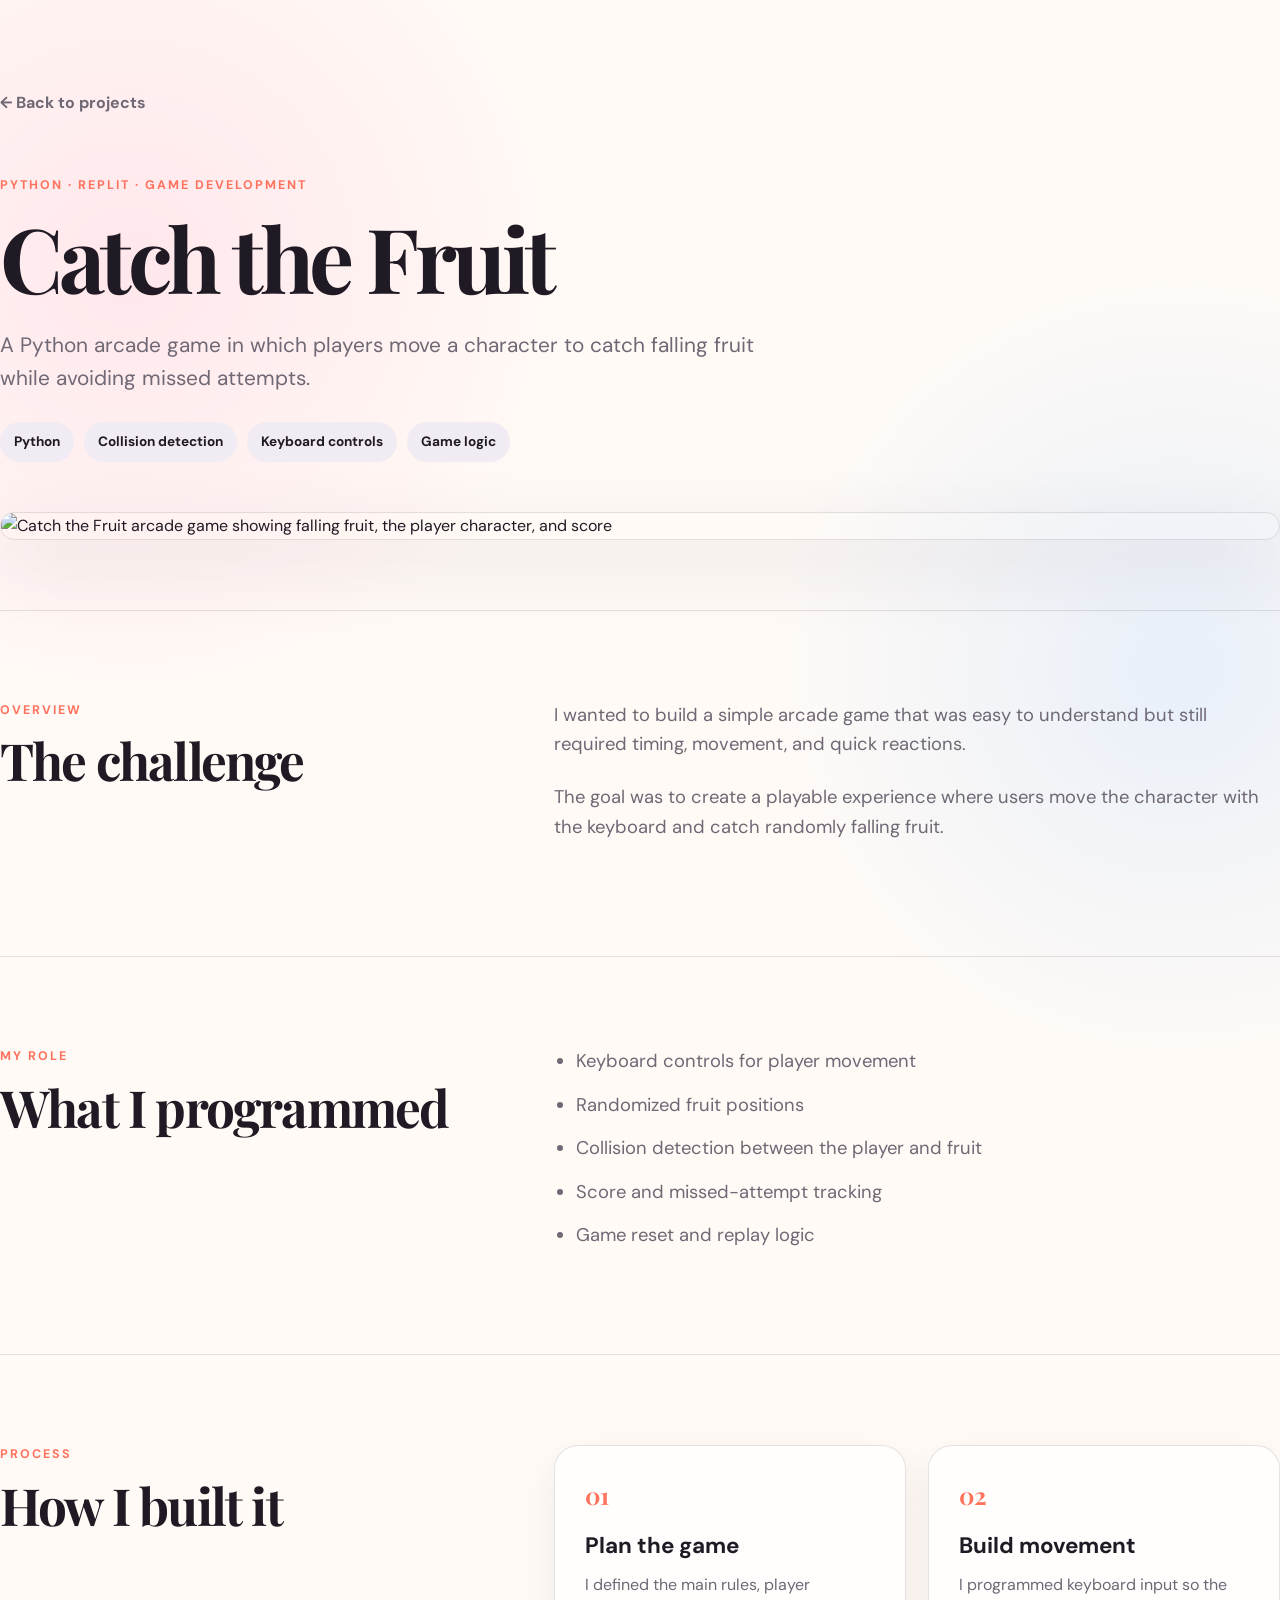
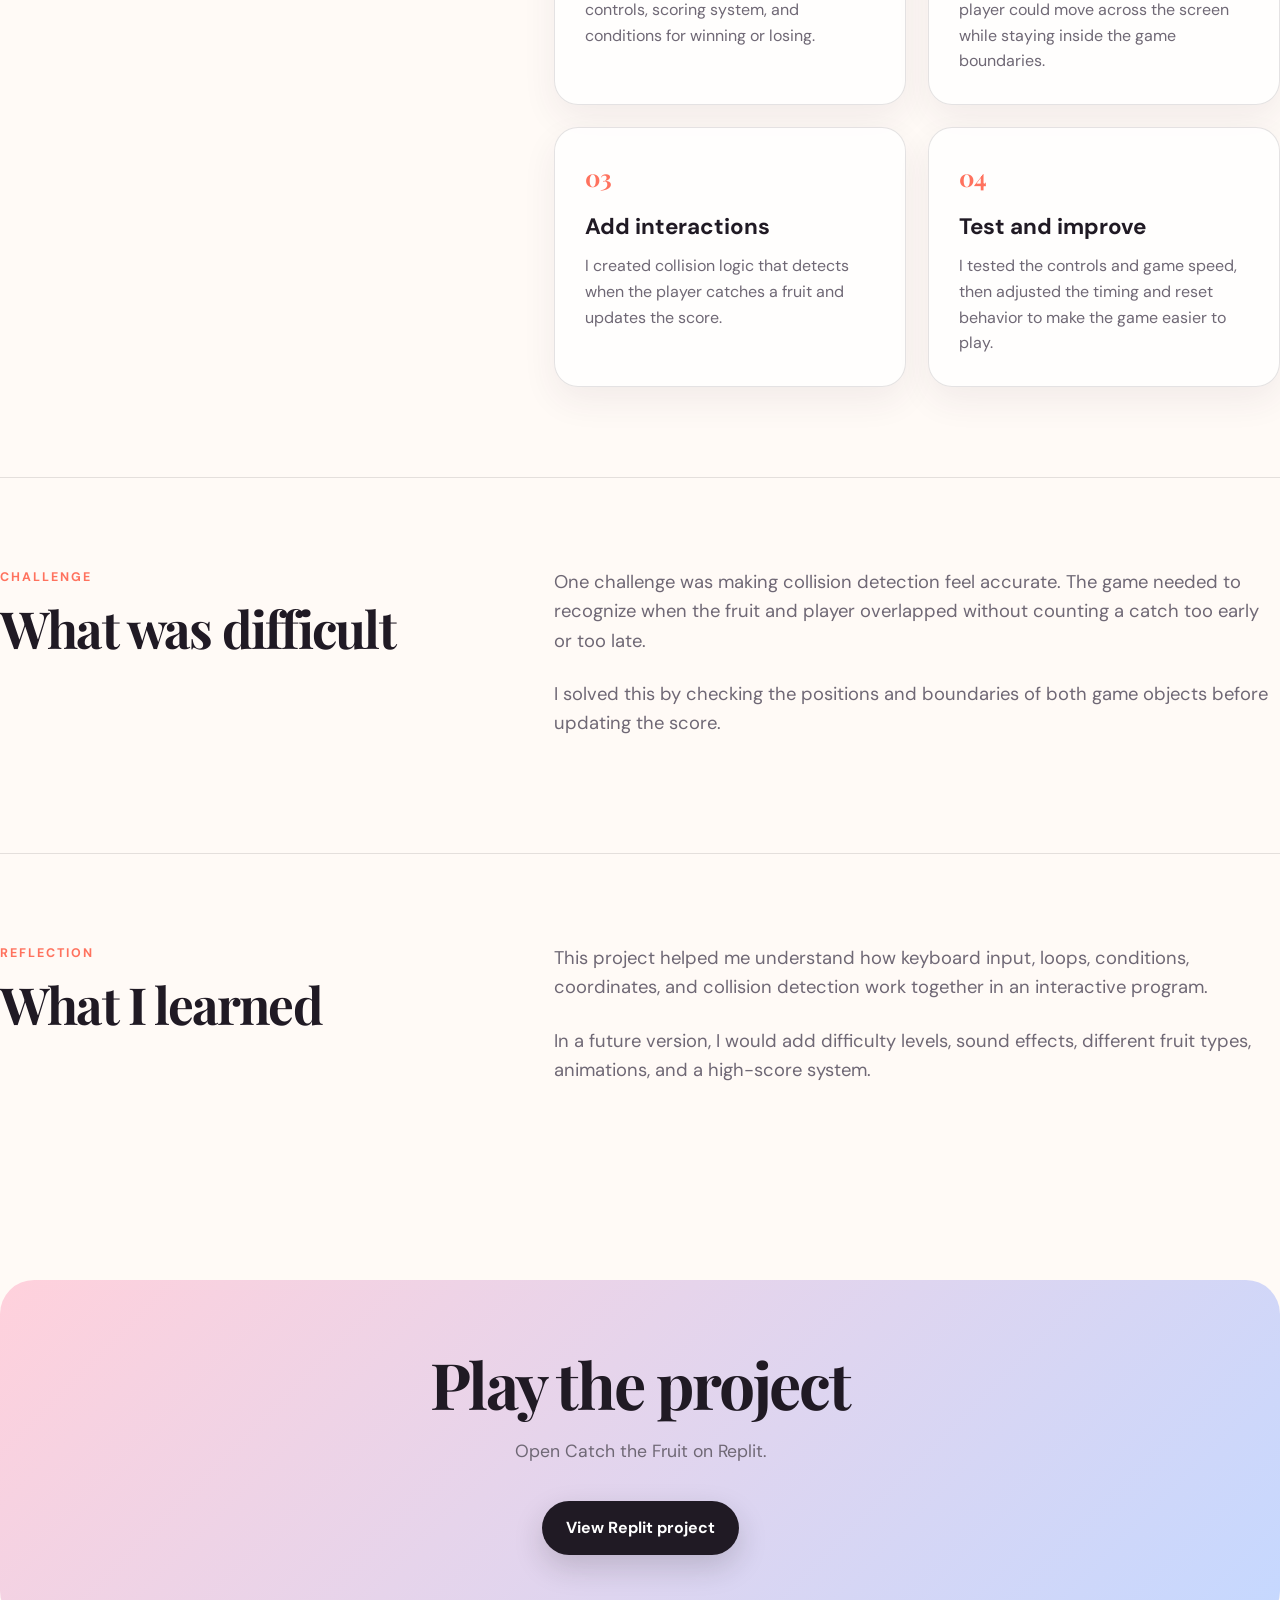
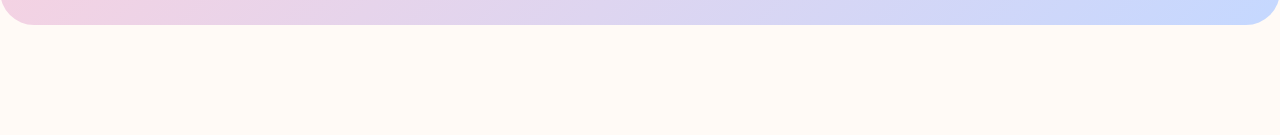
==== catch-the-fruit-case-study.html @ 2b57c178 "Add files via upload" ====
<!DOCTYPE html>
<html lang="en">
<head>
  <meta charset="UTF-8" />
  <meta name="viewport" content="width=device-width, initial-scale=1.0" />

  <title>Catch the Fruit Case Study | Ruishan Liu</title>

  <link rel="preconnect" href="https://fonts.googleapis.com" />
  <link rel="preconnect" href="https://fonts.gstatic.com" crossorigin />

  <link
    href="https://fonts.googleapis.com/css2?family=DM+Sans:wght@400;500;600;700&family=Playfair+Display:wght@600;700&display=swap"
    rel="stylesheet"
  />

  <link rel="stylesheet" href="styles.css" />
</head>

<body class="case-study-page">
<section class="case-study-hero">
  <a class="back-link" href="index.html#work">← Back to projects</a>

  <p class="eyebrow">Python · Replit · Game Development</p>
  <h1>Catch the Fruit</h1>

  <p class="case-study-intro">
    A Python arcade game in which players move a character to catch
    falling fruit while avoiding missed attempts.
  </p>

  <div class="case-study-tags">
    <span>Python</span>
    <span>Collision detection</span>
    <span>Keyboard controls</span>
    <span>Game logic</span>
  </div>

  <img
    class="case-study-cover"
    src="assets/replit-catch-the-fruit.png"
    alt="Catch the Fruit arcade game showing falling fruit, the player character, and score"
  />
</section>
<section class="case-study-section">
  <div>
    <p class="eyebrow">Overview</p>
    <h2>The challenge</h2>
  </div>

  <div class="case-study-text">
    <p>
      I wanted to build a simple arcade game that was easy to understand
      but still required timing, movement, and quick reactions.
    </p>

    <p>
      The goal was to create a playable experience where users move the
      character with the keyboard and catch randomly falling fruit.
    </p>
  </div>
</section>
<section class="case-study-section">
  <div>
    <p class="eyebrow">My role</p>
    <h2>What I programmed</h2>
  </div>

  <div class="case-study-text">
    <ul class="case-study-list">
      <li>Keyboard controls for player movement</li>
      <li>Randomized fruit positions</li>
      <li>Collision detection between the player and fruit</li>
      <li>Score and missed-attempt tracking</li>
      <li>Game reset and replay logic</li>
    </ul>
  </div>
</section>
<section class="case-study-section">
  <div>
    <p class="eyebrow">Process</p>
    <h2>How I built it</h2>
  </div>

  <div class="process-grid">
    <article>
      <span>01</span>
      <h3>Plan the game</h3>
      <p>
        I defined the main rules, player controls, scoring system,
        and conditions for winning or losing.
      </p>
    </article>

    <article>
      <span>02</span>
      <h3>Build movement</h3>
      <p>
        I programmed keyboard input so the player could move across
        the screen while staying inside the game boundaries.
      </p>
    </article>

    <article>
      <span>03</span>
      <h3>Add interactions</h3>
      <p>
        I created collision logic that detects when the player catches
        a fruit and updates the score.
      </p>
    </article>

    <article>
      <span>04</span>
      <h3>Test and improve</h3>
      <p>
        I tested the controls and game speed, then adjusted the timing
        and reset behavior to make the game easier to play.
      </p>
    </article>
  </div>
</section>
<section class="case-study-section">
  <div>
    <p class="eyebrow">Challenge</p>
    <h2>What was difficult</h2>
  </div>

  <div class="case-study-text">
    <p>
      One challenge was making collision detection feel accurate.
      The game needed to recognize when the fruit and player overlapped
      without counting a catch too early or too late.
    </p>

    <p>
      I solved this by checking the positions and boundaries of both
      game objects before updating the score.
    </p>
  </div>
</section>
<section class="case-study-section">
  <div>
    <p class="eyebrow">Reflection</p>
    <h2>What I learned</h2>
  </div>

  <div class="case-study-text">
    <p>
      This project helped me understand how keyboard input, loops,
      conditions, coordinates, and collision detection work together
      in an interactive program.
    </p>

    <p>
      In a future version, I would add difficulty levels, sound effects,
      different fruit types, animations, and a high-score system.
    </p>
  </div>
</section>
<section class="case-study-cta">
  <h2>Play the project</h2>

  <p>Open Catch the Fruit on Replit.</p>

  <a
    class="button primary"
    href="https://replit.com/@ruishanliu36/Game-Jam-Ruishan-L"
    target="_blank"
    rel="noopener"
  >
    View Replit project
  </a>
</section>
</body>
</html>
---- styles.css ----
/* ---------- Base ---------- */
:root {
  --ink: #201a24;
  --muted: #6f6875;
  --cream: #fffaf6;
  --paper: #ffffff;
  --pink: #ff7ca8;
  --coral: #ff725e;
  --lavender: #b5a3ff;
  --blue: #87c9ea;
  --line: rgba(32, 26, 36, 0.12);
  --shadow: 0 24px 70px rgba(68, 45, 74, 0.12);
  --radius: 28px;
}

* {
  box-sizing: border-box;
}

html {
  scroll-behavior: smooth;
}

body {
  margin: 0;
  background:
    radial-gradient(circle at 8% 10%, rgba(255, 190, 214, 0.35), transparent 24rem),
    radial-gradient(circle at 92% 18%, rgba(183, 220, 255, 0.4), transparent 26rem),
    var(--cream);
  color: var(--ink);
  font-family: "DM Sans", sans-serif;
  line-height: 1.6;
}

a {
  color: inherit;
  text-decoration: none;
}

img {
  max-width: 100%;
  display: block;
}

.section {
  width: min(1160px, calc(100% - 40px));
  margin: 0 auto;
  padding: 110px 0;
}

.eyebrow {
  margin: 0 0 14px;
  color: var(--coral);
  font-size: 0.78rem;
  font-weight: 700;
  letter-spacing: 0.16em;
  text-transform: uppercase;
}

h1, h2, h3, p {
  margin-top: 0;
}

h1, h2 {
  font-family: "Playfair Display", serif;
  line-height: 1.05;
}

h1 {
  max-width: 760px;
  margin-bottom: 26px;
  font-size: clamp(3.4rem, 7vw, 6.9rem);
  letter-spacing: -0.05em;
}

h1 em {
  color: var(--coral);
  font-style: italic;
}

h2 {
  margin-bottom: 20px;
  font-size: clamp(2.7rem, 5vw, 5rem);
  letter-spacing: -0.035em;
}

h3 {
  margin-bottom: 12px;
  font-size: 2rem;
  line-height: 1.2;
}

.button {
  display: inline-flex;
  justify-content: center;
  align-items: center;
  min-height: 54px;
  padding: 0 24px;
  border-radius: 999px;
  font-weight: 700;
  transition: transform 180ms ease, box-shadow 180ms ease;
}

.button:hover {
  transform: translateY(-3px);
}

.button.primary {
  background: var(--ink);
  color: #fff;
  box-shadow: 0 12px 30px rgba(32, 26, 36, 0.18);
}

.text-link {
  display: inline-flex;
  gap: 8px;
  align-items: center;
  font-weight: 700;
  border-bottom: 1px solid currentColor;
}

.text-link span {
  transition: transform 180ms ease;
}

.text-link:hover span {
  transform: translate(3px, -3px);
}

/* ---------- Header ---------- */
.site-header {
  position: sticky;
  z-index: 50;
  top: 0;
  display: flex;
  width: 100%;
  min-height: 78px;
  padding: 0 max(24px, calc((100vw - 1160px) / 2));
  justify-content: space-between;
  align-items: center;
  border-bottom: 1px solid rgba(32, 26, 36, 0.08);
  background: rgba(255, 250, 246, 0.82);
  backdrop-filter: blur(18px);
}

.logo {
  font-family: "Playfair Display", serif;
  font-size: 1.7rem;
  font-weight: 700;
}

.logo span {
  color: var(--coral);
}

.nav-links {
  display: flex;
  gap: 30px;
  align-items: center;
}

.nav-links a {
  font-weight: 600;
}

.nav-links > a:not(.nav-button) {
  position: relative;
}

.nav-links > a:not(.nav-button)::after {
  position: absolute;
  right: 0;
  bottom: -5px;
  left: 0;
  height: 2px;
  background: var(--coral);
  content: "";
  transform: scaleX(0);
  transform-origin: right;
  transition: transform 180ms ease;
}

.nav-links > a:not(.nav-button):hover::after {
  transform: scaleX(1);
  transform-origin: left;
}

.nav-button {
  padding: 10px 17px;
  border: 1px solid var(--ink);
  border-radius: 999px;
}

.menu-toggle {
  display: none;
  padding: 8px;
  border: 0;
  background: transparent;
}

.menu-toggle span {
  display: block;
  width: 26px;
  height: 2px;
  margin: 5px 0;
  background: var(--ink);
}

/* ---------- Hero ---------- */
.hero {
  display: grid;
  min-height: calc(100vh - 78px);
  grid-template-columns: 1.12fr 0.88fr;
  gap: 70px;
  align-items: center;
}

.hero-text {
  max-width: 650px;
  color: var(--muted);
  font-size: 1.2rem;
}

.hero-actions {
  display: flex;
  margin-top: 34px;
  gap: 24px;
  align-items: center;
}

.hero-art {
  position: relative;
  min-height: 580px;
}

.portrait-card {
  position: absolute;
  z-index: 2;
  top: 58px;
  right: 20px;
  width: min(370px, 85%);
  padding: 16px;
  border: 1px solid rgba(255,255,255,.7);
  border-radius: 32px;
  background: rgba(255,255,255,.68);
  box-shadow: var(--shadow);
  transform: rotate(3deg);
  backdrop-filter: blur(14px);
}

.portrait-placeholder {
  display: grid;
  min-height: 430px;
  padding: 30px;
  place-items: center;
  border-radius: 22px;
  background:
    url("portrait.jpeg") center / cover no-repeat;
}

.portrait-card p {
  margin: 14px 6px 4px;
  font-family: "Playfair Display", serif;
  font-size: 1.25rem;
}

.orb {
  position: absolute;
  border-radius: 50%;
  filter: blur(2px);
}

.orb-one {
  top: 0;
  left: 0;
  width: 290px;
  height: 290px;
  background: rgba(255, 183, 212, 0.75);
}

.orb-two {
  right: -30px;
  bottom: 10px;
  width: 240px;
  height: 240px;
  background: rgba(154, 213, 244, 0.7);
}

.floating-tag {
  position: absolute;
  z-index: 4;
  padding: 12px 18px;
  border: 1px solid rgba(32, 26, 36, 0.1);
  border-radius: 999px;
  background: #fff;
  box-shadow: 0 12px 30px rgba(68, 45, 74, 0.12);
  font-weight: 700;
}

.tag-one {
  top: 95px;
  left: 5px;
  transform: rotate(-7deg);
}

.tag-two {
  right: 4px;
  bottom: 80px;
  transform: rotate(5deg);
}

/* ---------- About ---------- */
.section-heading {
  max-width: 830px;
  margin-bottom: 54px;
}

.section-heading > p:last-child {
  max-width: 650px;
  color: var(--muted);
  font-size: 1.08rem;
}

.about-grid {
  display: grid;
  grid-template-columns: 1.2fr 0.8fr;
  gap: 48px;
  align-items: start;
}

.about-story {
  font-family: "Playfair Display", serif;
  font-size: clamp(1.5rem, 2.7vw, 2.35rem);
  line-height: 1.45;
}

.facts-card {
  overflow: hidden;
  border: 1px solid var(--line);
  border-radius: var(--radius);
  background: rgba(255,255,255,.72);
  box-shadow: var(--shadow);
}

.facts-card div {
  display: grid;
  padding: 26px;
  grid-template-columns: 65px 1fr;
  border-bottom: 1px solid var(--line);
  align-items: center;
}

.facts-card div:last-child {
  border-bottom: 0;
}

.facts-card strong {
  color: var(--coral);
  font-family: "Playfair Display", serif;
  font-size: 1.7rem;
}

/* ---------- Projects ---------- */
.project-grid {
  display: grid;
  grid-template-columns: repeat(2, minmax(0, 1fr));
  gap: 28px;
}

.project-card {
  overflow: hidden;
  border: 1px solid var(--line);
  border-radius: var(--radius);
  background: rgba(255,255,255,.82);
  box-shadow: 0 18px 50px rgba(68,45,74,.08);
}

.project-featured {
  display: grid;
  grid-column: 1 / -1;
  grid-template-columns: 1.15fr .85fr;
}

.project-image {
  position: relative;
  overflow: hidden;
  min-height: 360px;
}

.project-featured .project-image {
  min-height: 520px;
}

.project-content {
  padding: 34px;
}

.project-featured .project-content {
  display: flex;
  padding: 48px;
  flex-direction: column;
  justify-content: center;
}

.project-content > p:not(.project-number) {
  color: var(--muted);
}

.project-number {
  color: var(--coral);
  font-size: .78rem;
  font-weight: 700;
  letter-spacing: .13em;
}

.project-meta {
  display: flex;
  margin: 24px 0;
  gap: 8px;
  flex-wrap: wrap;
}

.project-meta span {
  padding: 7px 11px;
  border-radius: 999px;
  background: #f3eef5;
  font-size: .78rem;
  font-weight: 600;
}

.mockup.warm {
  background: url("figma-cozycats.png") center / cover no-repeat;
  background-color: #f4eeee;
}
.phone {
  position: absolute;
  width: 170px;
  height: 340px;
  border: 8px solid #28202b;
  border-radius: 26px;
  background:
    linear-gradient(#fff 0 18%, transparent 18%),
    linear-gradient(135deg, #fff4eb 50%, #ffe4bf 50%);
  box-shadow: 0 25px 40px rgba(68,45,74,.24);
}

.phone::before {
  position: absolute;
  top: 28%;
  right: 18px;
  left: 18px;
  height: 90px;
  border-radius: 14px;
  background: rgba(255,255,255,.8);
  content: "";
}

.phone-one {
  top: 115px;
  left: 45px;
  transform: rotate(-11deg);
}

.phone-two {
  z-index: 2;
  top: 70px;
  left: 35%;
  transform: rotate(2deg);
}

.phone-three {
  top: 120px;
  right: 45px;
  transform: rotate(10deg);
}

.game-preview {
  background: url("replit-catch-the-fruit.png") center / 82% auto no-repeat !important;
  background-color: #f8f3f6;
}

.pixel-character {
  position: absolute;
  top: 44%;
  left: 45%;
  color: #fff;
  font-size: 4.5rem;
  text-shadow: 0 0 30px #fff;
}

.fruit {
  position: absolute;
  font-size: 2.3rem;
}

.fruit-one {
  top: 18%;
  left: 20%;
}

.fruit-two {
  right: 20%;
  bottom: 20%;
}

.score {
  position: absolute;
  top: 22px;
  left: 24px;
  color: #fff;
  font-weight: 700;
  letter-spacing: .12em;
}

.scratch-preview {
  display: grid;
  padding: 28px;
  place-items: center;
  background: url("scratch-catch-the-ball.png") center / cover no-repeat;
}

.scratch-window {
  display: grid;
  overflow: hidden;
  width: 92%;
  min-height: 260px;
  grid-template-columns: 22% 44% 34%;
  border-radius: 14px;
  background: #fff;
  box-shadow: 0 20px 40px rgba(68,45,74,.18);
}

.scratch-sidebar {
  background: linear-gradient(#6ba8ff,#bfe8ff);
}

.scratch-code {
  padding: 25px 16px;
}

.scratch-code i {
  display: block;
  width: 80%;
  height: 20px;
  margin-bottom: 10px;
  border-radius: 7px;
  background: #ffbb49;
}

.scratch-code i:nth-child(even) {
  width: 60%;
  margin-left: 18%;
  background: #ad6df5;
}

.scratch-stage {
  display: grid;
  background: #dff4de;
  font-size: 4rem;
  place-items: center;
}

/* ---------- Art ---------- */
.art-grid {
  display: grid;
  grid-template-columns: repeat(12, 1fr);
  gap: 22px;
}

.art-tile {
  grid-column: span 4;
  margin: 0;
}

.art-tile.tall {
  grid-row: span 2;
}

.art-tile.wide {
  grid-column: span 8;
}

.art-placeholder.art-1{
  display: grid;
  min-height: 330px;
  padding: 25px;
  place-items: center;
  border-radius: 24px;
  background:
    linear-gradient(rgba(255,255,255,.15), rgba(255,255,255,.15)),
    url("art-1.jpg") center/contain no-repeat,
    linear-gradient(135deg, #f4c3d4, #c8bbff);
  color: rgba(32,26,36,.6);
  font-weight: 700;
  text-align: center;
}

.art-tile.tall .art-placeholder {
  min-height: 680px;
}

.art-placeholder.art-2 {
  background:
    url("art-2.jpg") center/contain no-repeat,
    linear-gradient(135deg, #ffd4df, #fff1e6);
}

.art-placeholder.art-3 {
  background:
    url("art-3.jpg") center/contain no-repeat,
    linear-gradient(135deg, #c9eaf4, #e4f6ff);
}

.art-placeholder.art-4 {
  background:
    url("art-4.jpg") center/contain no-repeat,
    linear-gradient(135deg, #d9ccff, #ffd0e5);
}

.art-placeholder.art-5{
  background:
    url("art-5.jpg") center/contain no-repeat,
    linear-gradient(135deg,#f4c3d4,#c8bbff);
}

.art-placeholder.art-6{
  background:
    url("art-6.jpg") center/contain no-repeat,
    linear-gradient(135deg,#ffd4df,#fff1e6);
}

.art-placeholder.art-7{
  background:
    url("art-7.jpg") center/contain no-repeat,
    linear-gradient(135deg,#c9eaf4,#e4f6ff);
}

.art-placeholder.art-8{
  background:
    url("art-8.jpg") center/contain no-repeat,
    linear-gradient(135deg,#d9ccff,#ffd0e5);
}

figcaption {
  padding: 12px 5px 0;
  color: var(--muted);
  font-size: .9rem;
}

/* ---------- Contact + Footer ---------- */
.contact-panel {
  padding: clamp(40px, 8vw, 90px);
  border-radius: 40px;
  background:
    radial-gradient(circle at 15% 20%, rgba(255,255,255,.45), transparent 16rem),
    linear-gradient(135deg, #ffc0d4, #a9cfff 58%, #c6b5ff);
  box-shadow: var(--shadow);
  text-align: center;
}

.contact-panel p:not(.eyebrow) {
  max-width: 620px;
  margin-right: auto;
  margin-left: auto;
  color: rgba(32,26,36,.75);
  font-size: 1.15rem;
}

.contact-panel .button {
  margin-top: 20px;
}

.contact-links {
  display: flex;
  margin-top: 28px;
  gap: 24px;
  justify-content: center;
  font-weight: 700;
}

footer {
  display: flex;
  width: min(1160px, calc(100% - 40px));
  margin: 0 auto;
  padding: 28px 0 42px;
  justify-content: space-between;
  border-top: 1px solid var(--line);
  color: var(--muted);
  font-size: .9rem;
}

/* ---------- Animation ---------- */
.reveal {
  opacity: 0;
  transform: translateY(24px);
  transition: opacity 700ms ease, transform 700ms ease;
}

.reveal.visible {
  opacity: 1;
  transform: translateY(0);
}

/* ---------- Responsive ---------- */
@media (max-width: 920px) {
  .menu-toggle {
    display: block;
    cursor: pointer;
  }

  .nav-links {
    position: absolute;
    top: 78px;
    right: 18px;
    left: 18px;
    display: none;
    padding: 24px;
    border: 1px solid var(--line);
    border-radius: 22px;
    background: rgba(255,250,246,.97);
    box-shadow: var(--shadow);
    flex-direction: column;
  }

  .nav-links.open {
    display: flex;
  }

  .hero {
    padding-top: 70px;
    grid-template-columns: 1fr;
  }

  .hero-art {
    min-height: 520px;
  }

  .about-grid,
  .project-featured {
    grid-template-columns: 1fr;
  }

  .project-featured .project-image {
    min-height: 430px;
  }

  .art-tile,
  .art-tile.wide {
    grid-column: span 6;
  }
}

@media (max-width: 640px) {
  .section {
    width: min(100% - 28px, 1160px);
    padding: 82px 0;
  }

  h1 {
    font-size: clamp(3.1rem, 15vw, 4.8rem);
  }

  h2 {
    font-size: clamp(2.5rem, 12vw, 4rem);
  }

  .hero-actions,
  .contact-links {
    align-items: flex-start;
    flex-direction: column;
  }

  .hero-art {
    min-height: 440px;
  }

  .portrait-card {
    right: 0;
    width: 90%;
  }

  .portrait-placeholder {
    min-height: 330px;
  }

  .tag-two {
    bottom: 10px;
  }

  .project-grid {
    grid-template-columns: 1fr;
  }

  .project-featured {
    grid-column: auto;
  }

  .project-image,
  .project-featured .project-image {
    min-height: 350px;
  }

  .phone {
    width: 120px;
    height: 250px;
  }

  .phone-one {
    left: 20px;
  }

  .phone-three {
    right: 20px;
  }

  .project-content,
  .project-featured .project-content {
    padding: 28px;
  }

  .art-tile,
  .art-tile.wide {
    grid-column: 1 / -1;
  }

  .art-tile.tall .art-placeholder {
    min-height: 470px;
  }

  footer {
    gap: 12px;
    flex-direction: column;
  }
}

/* Hide obsolete decorative mockups */
.mockup.warm .phone,
.mockup.warm .phone-one,
.mockup.warm .phone-two,
.mockup.warm .phone-three {
  display: none !important;
}
.game-preview .score,
.game-preview .pixel-character,
.game-preview .fruit {
  display: none !important;
}
.scratch-preview .scratch-window {
  display: none !important;
}
.scratch-preview {
  background:
    url("scratch-catch-the-ball.png") center / cover no-repeat !important;
  background-color: #f8f3f6;
}
/* ---------- CozyCats case study ---------- */

.case-study-page {
  background:
    radial-gradient(circle at 10% 8%, rgba(255, 196, 215, 0.35), transparent 28rem),
    radial-gradient(circle at 92% 20%, rgba(190, 220, 255, 0.35), transparent 26rem),
    var(--cream);
}

.case-study-main {
  width: min(1080px, calc(100% - 40px));
  margin: 0 auto;
}

.case-study-hero {
  padding: 90px 0 70px;
}

.case-study-hero h1 {
  max-width: 900px;
  margin-bottom: 24px;
}

.back-link {
  display: inline-block;
  margin-bottom: 60px;
  color: var(--muted);
  font-weight: 700;
}

.back-link:hover {
  color: var(--coral);
}

.case-study-intro {
  max-width: 760px;
  color: var(--muted);
  font-size: 1.3rem;
}

.case-study-tags {
  display: flex;
  margin: 28px 0 50px;
  gap: 10px;
  flex-wrap: wrap;
}

.case-study-tags span {
  padding: 9px 14px;
  border-radius: 999px;
  background: #f1ebf3;
  font-size: 0.85rem;
  font-weight: 700;
}

.case-study-cover {
  width: 100%;
  border: 1px solid var(--line);
  border-radius: 32px;
  box-shadow: var(--shadow);
}

.case-study-section {
  display: grid;
  padding: 90px 0;
  grid-template-columns: 0.8fr 1.2fr;
  gap: 70px;
  border-top: 1px solid var(--line);
}

.case-study-section h2 {
  font-size: clamp(2.5rem, 4vw, 4rem);
}

.case-study-text {
  color: var(--muted);
  font-size: 1.15rem;
}

.case-study-text p {
  margin-bottom: 24px;
}

.case-study-list {
  margin: 0;
  padding-left: 22px;
}

.case-study-list li {
  margin-bottom: 14px;
}

.process-grid {
  display: grid;
  grid-template-columns: repeat(2, minmax(0, 1fr));
  gap: 22px;
}

.process-grid article {
  padding: 30px;
  border: 1px solid var(--line);
  border-radius: 24px;
  background: rgba(255, 255, 255, 0.78);
  box-shadow: 0 14px 35px rgba(68, 45, 74, 0.07);
}

.process-grid article span {
  color: var(--coral);
  font-family: "Playfair Display", serif;
  font-size: 1.5rem;
  font-weight: 700;
}

.process-grid article h3 {
  margin-top: 18px;
  font-size: 1.4rem;
}

.process-grid article p {
  margin-bottom: 0;
  color: var(--muted);
}

.case-study-cta {
  margin: 80px 0 110px;
  padding: 70px 30px;
  border-radius: 34px;
  background: linear-gradient(135deg, #ffd1dc, #c5d8ff);
  text-align: center;
}

.case-study-cta p {
  color: var(--muted);
  font-size: 1.1rem;
}

.case-study-cta .button {
  margin-top: 18px;
}

@media (max-width: 760px) {
  .case-study-section {
    grid-template-columns: 1fr;
    gap: 25px;
  }

  .process-grid {
    grid-template-columns: 1fr;
  }

  .case-study-hero {
    padding-top: 60px;
  }

  .back-link {
    margin-bottom: 40px;
  }
}
.art-tile {
  overflow: hidden;
  border-radius: 24px;
  background: white;
}

.art-placeholder {
  min-height: 330px;
  border-radius: 24px 24px 0 0;
}

.art-tile figcaption {
  padding: 18px 20px 22px;
  background: white;
  color: var(--ink);
}

.art-tile figcaption h3 {
  margin: 0 0 6px;
  font-size: 1.1rem;
}

.art-tile figcaption p {
  margin: 0;
  color: var(--muted);
  font-size: 0.92rem;
  line-height: 1.5;
}
.art-placeholder.art-1 {
  background:
    url("art-1.jpg") center / contain no-repeat;
  background-color: #f3d8ee;
}

.art-placeholder.art-2 {
  background:
    url("art-2.jpg") center / contain no-repeat;
  background-color: #ffe2e5;
}

.art-placeholder.art-3 {
  background:
    url("art-3.jpg") center / contain no-repeat;
  background-color: #d9f3fb;
}

.art-placeholder.art-4 {
  background:
    url("art-4.jpg") center / contain no-repeat;
  background-color: #e6d8ff;
}
.art-grid {
  display: grid;
  grid-template-columns: repeat(2, minmax(0, 1fr));
  gap: 28px;
  align-items: start;
}

.art-tile,
.art-tile.tall,
.art-tile.wide {
  grid-column: auto;
  grid-row: auto;
  margin: 0;
}

.art-placeholder,
.art-tile.tall .art-placeholder {
  min-height: 500px;
}

.art-tile figcaption {
  padding: 18px 4px 30px;
}

.art-tile figcaption h3 {
  margin: 0 0 8px;
  font-size: 1.5rem;
}

.art-tile figcaption p {
  margin: 0;
  color: var(--muted);
  font-size: 1rem;
}
/* Final artwork gallery layout */

.art-grid {
  display: grid !important;
  grid-template-columns: repeat(2, minmax(0, 1fr)) !important;
  gap: 28px !important;
  align-items: start !important;
}

.art-grid .art-tile,
.art-grid .art-tile.tall,
.art-grid .art-tile.wide {
  grid-column: auto !important;
  grid-row: auto !important;
  margin: 0 !important;
  overflow: hidden;
  border-radius: 24px;
  background: white;
}

.art-grid .art-placeholder,
.art-grid .art-tile.tall .art-placeholder {
  display: block !important;
  width: 100% !important;
  min-height: 500px !important;
  padding: 0 !important;
  border-radius: 24px 24px 0 0 !important;
  background-repeat: no-repeat !important;
  background-position: center !important;
  background-size: contain !important;
}

.art-grid .art-1 {
  background-image: url("art-1.jpg") !important;
  background-color: #f3d8ee !important;
}

.art-grid .art-2 {
  background-image: url("art-2.jpg") !important;
  background-color: #ffe2e5 !important;
}

.art-grid .art-3 {
  background-image: url("art-3.jpg") !important;
  background-color: #d9f3fb !important;
}

.art-grid .art-4 {
  background-image: url("art-4.jpg") !important;
  background-color: #e6d8ff !important;
}

.art-grid figcaption {
  display: block !important;
  padding: 20px 22px 26px !important;
  background: white !important;
}

.art-grid figcaption h3 {
  margin: 0 0 8px !important;
  font-size: 1.4rem !important;
}

.art-grid figcaption p {
  margin: 0 !important;
  color: var(--muted) !important;
  font-size: 1rem !important;
}

@media (max-width: 700px) {
  .art-grid {
    grid-template-columns: 1fr !important;
  }

  .art-grid .art-placeholder {
    min-height: 420px !important;
  }
  .art-grid .art-5 {
  background-image: url("art-5.jpg") !important;
  background-color: #f3d8ee !important;
}
.art-grid .art-6 {
  background-image: url("art-6.jpg") !important;
  background-color: #d9f3fb !important;
}

.art-grid .art-7 {
  background-image: url("art-7.jpg") !important;
  background-color: #e6d8ff !important;
}
.art-grid .art-8 {
  background-image: url("art-8.jpg") !important;
  background-color: #f3d8ee !important;
}
}
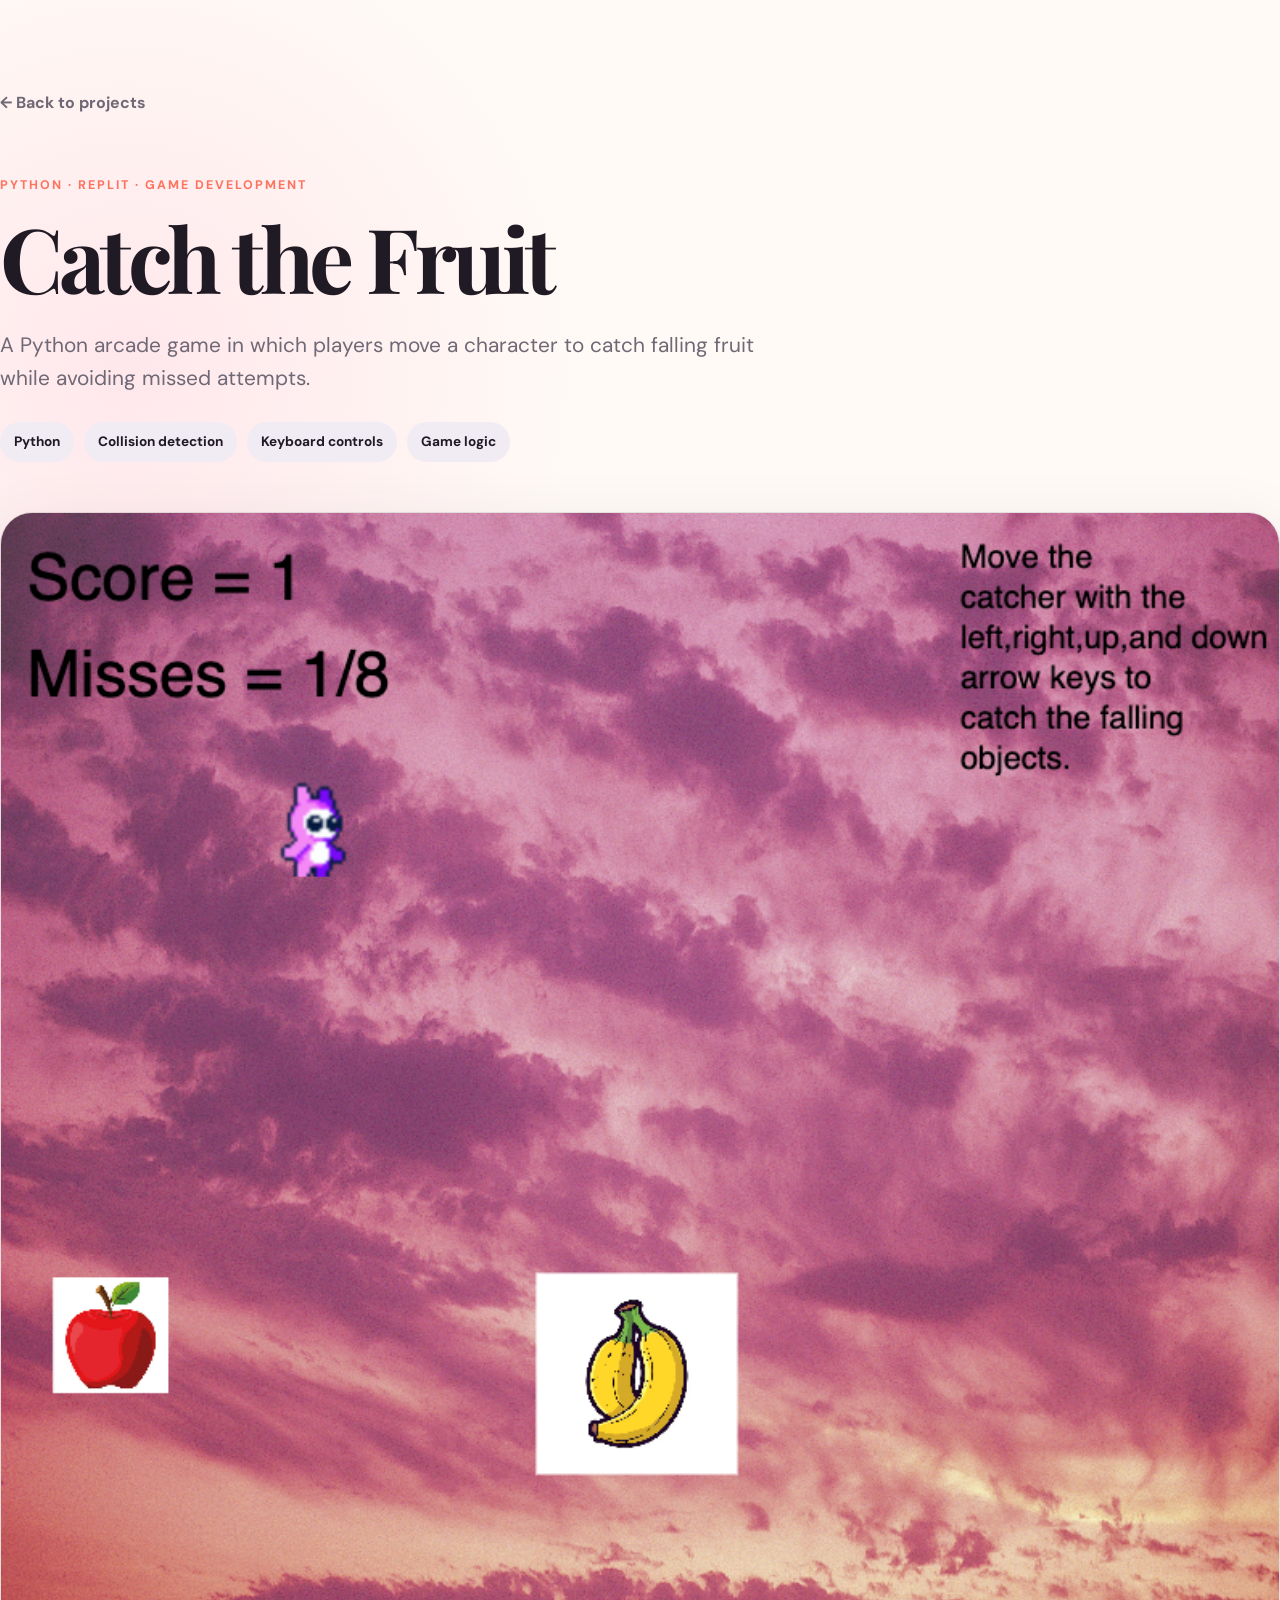
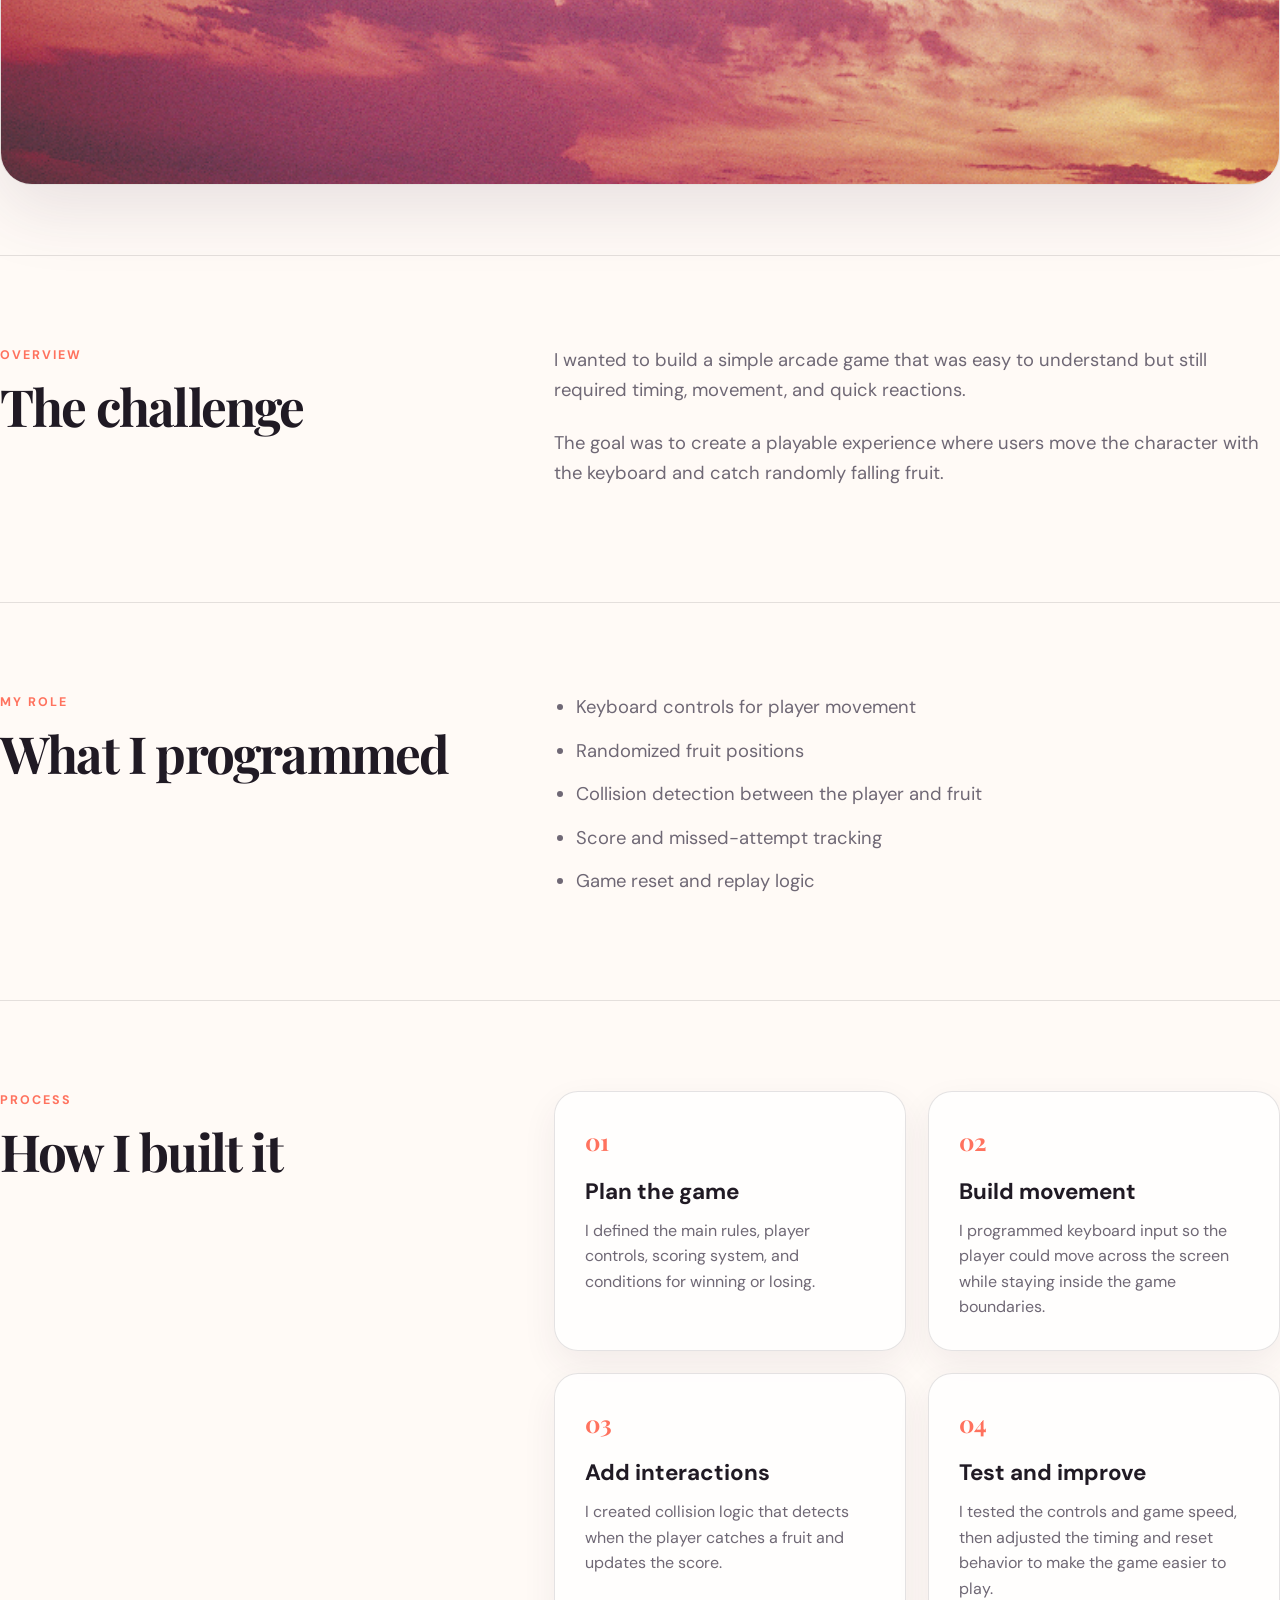
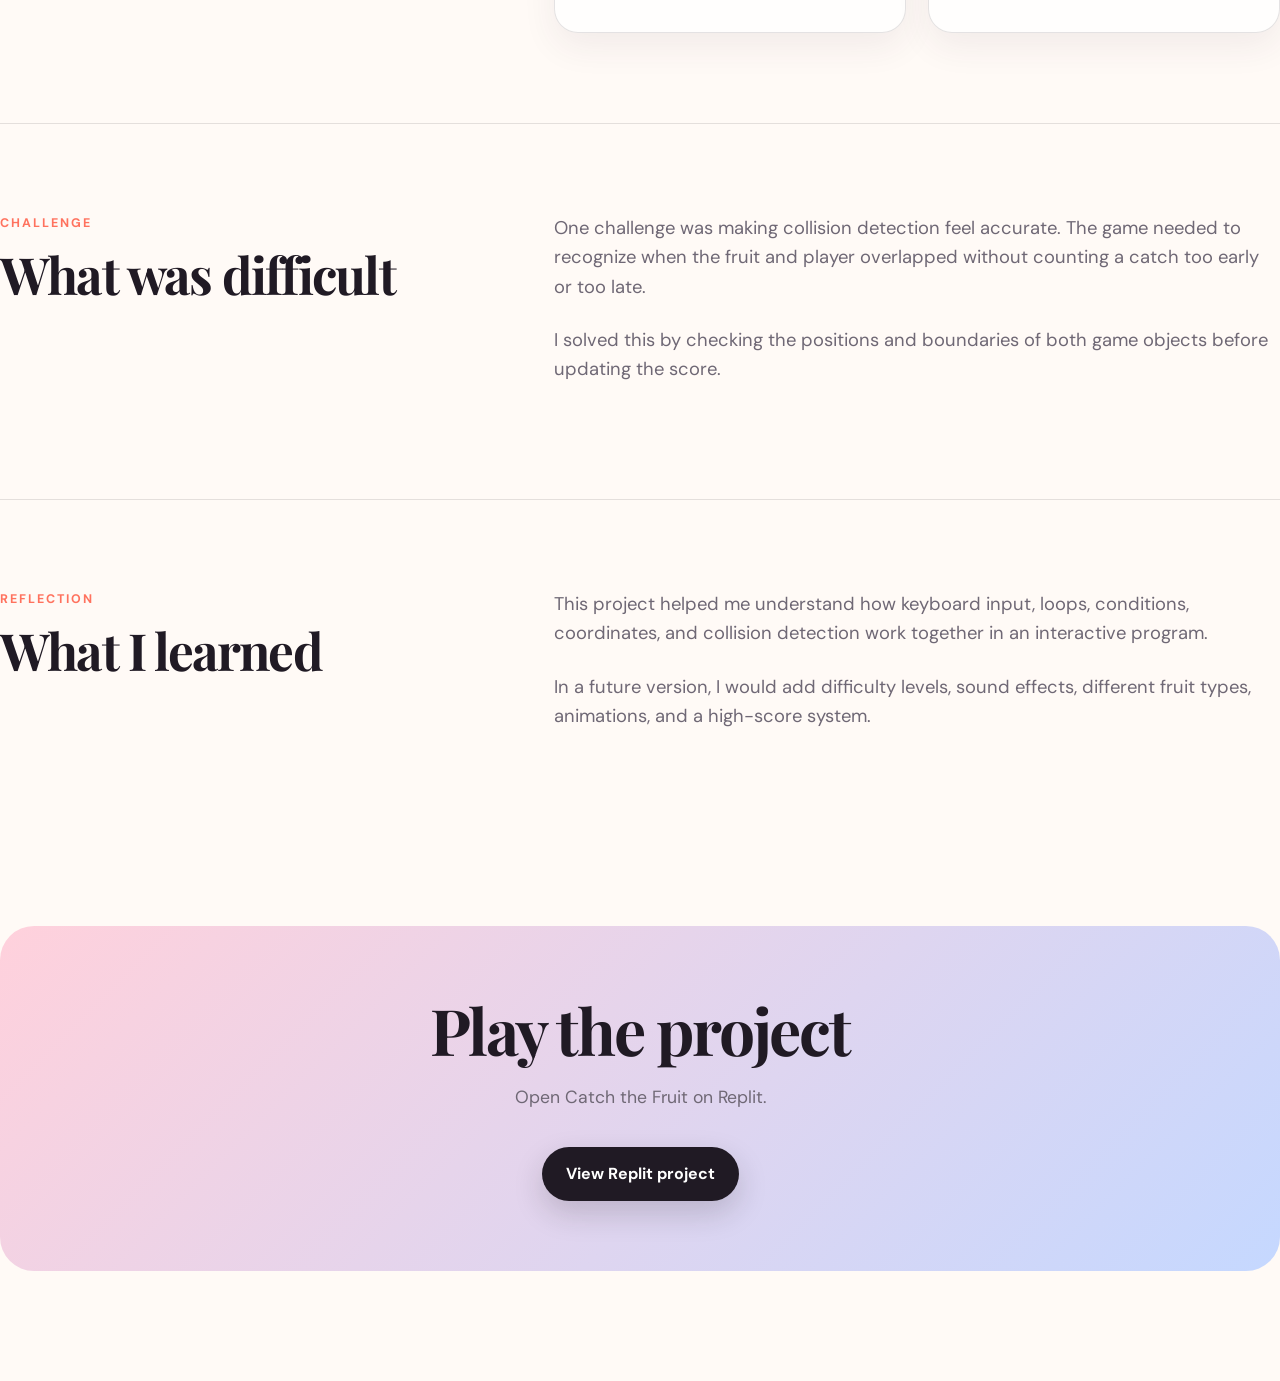
==== commit 6ad7d8fb: "Add files via upload" ====
--- a/catch-the-fruit-case-study.html
+++ b/catch-the-fruit-case-study.html
@@ -38,7 +38,7 @@
 
   <img
     class="case-study-cover"
-    src="assets/replit-catch-the-fruit.png"
+    src="replit-catch-the-fruit.png"
     alt="Catch the Fruit arcade game showing falling fruit, the player character, and score"
   />
 </section>
